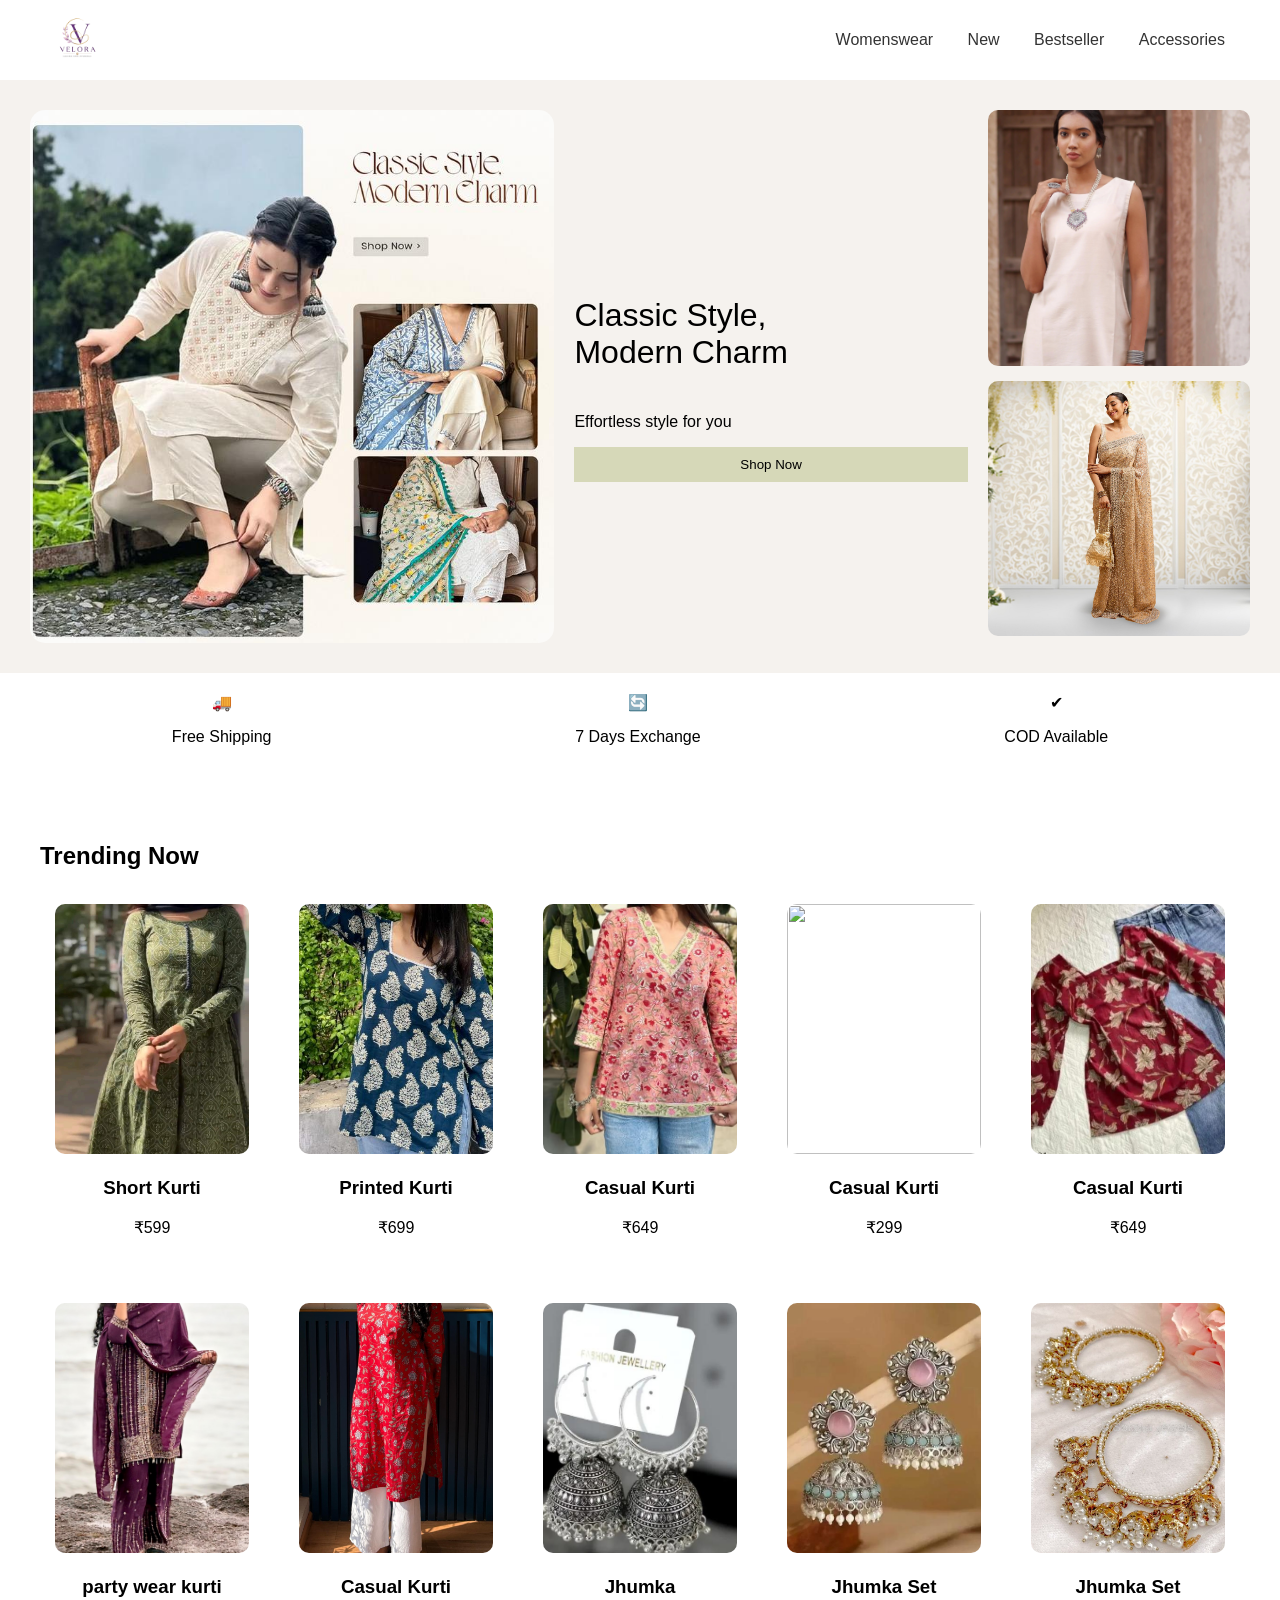
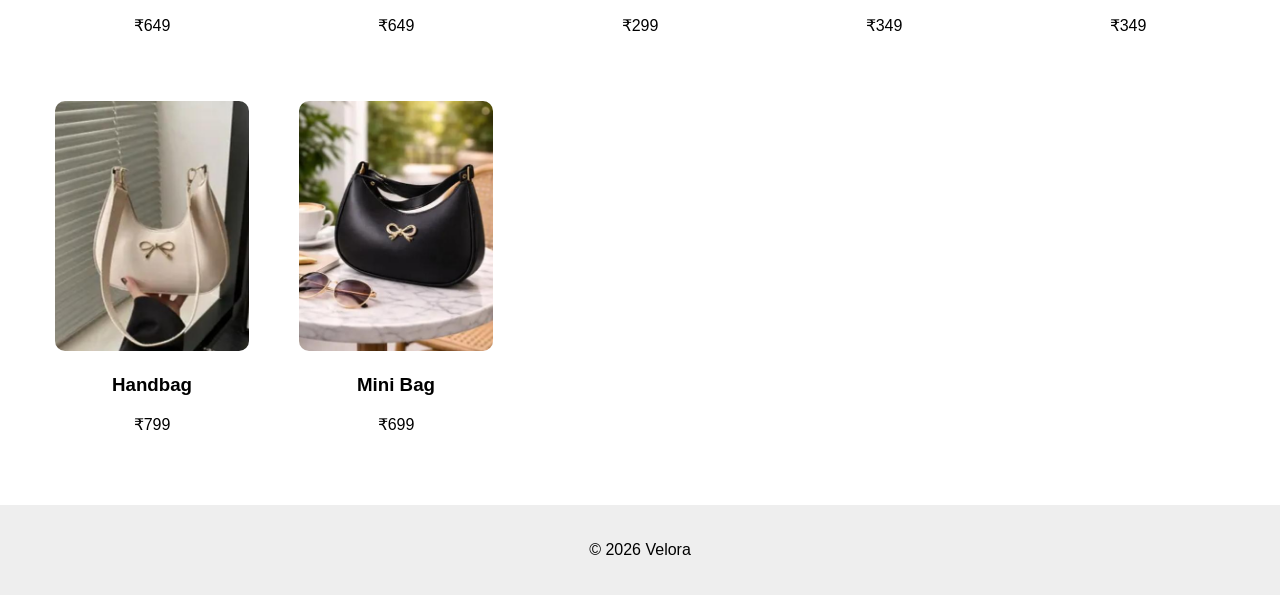
==== index.html @ b59ae252 "Add files via upload" ====
<!DOCTYPE html>
<html>
<head>
    <title>Velora</title>
    <link rel="stylesheet" href="style.css">
</head>

<body>

<!-- NAVBAR -->
<header class="navbar">
    <img src="logo.png" class="nav-logo">

    <div class="nav-links">
        <a href="#">Womenswear</a>
        <a href="#">New</a>
        <a href="#">Bestseller</a>
        <a href="#">Accessories</a>
    </div>
</header>

<!-- HERO -->
<section class="hero">

    <div class="hero-left">
        <img src="hero1.jpg">
    </div>

    <div class="hero-center">
        <h1>Classic Style,<br>Modern Charm</h1>
        <p>Effortless style for you</p>
        <button>Shop Now</button>
    </div>

    <div class="hero-right">
        <img src="hero2.jpg">
        <img src="hero3.jpg">
    </div>

</section>

<!-- FEATURES -->
<section class="features">
    <div>🚚<p>Free Shipping</p></div>
    <div>🔄<p>7 Days Exchange</p></div>
    <div>✔<p>COD Available</p></div>
</section>

<!-- PRODUCTS -->
<section class="products-section">
    <h2>Trending Now</h2>

    <div class="products">

        <div class="card">
            <img src="kurti1.jpg">
            <h3>Short Kurti</h3>
            <p>₹599</p>
        </div>

        <div class="card">
            <img src="kurti2.jpg">
            <h3>Printed Kurti</h3>
            <p>₹699</p>
        </div>

        <div class="card">
            <img src="kurti3.jpg">
            <h3>Casual Kurti</h3>
            <p>₹649</p>
        </div>

        <div class="card">
            <img src="kurti4.jpg">
            <h3>Casual Kurti</h3>
            <p>₹299</p>
        </div>

        <div class="card">
            <img src="kurti5.jpg">
            <h3>Casual Kurti</h3>
            <p>₹649</p>
        </div>

        <div class="card">
            <img src="kurti6.jpg">
            <h3>party wear kurti</h3>
            <p>₹649</p>
        </div>

        <div class="card">
            <img src="kurti7.jpg">
            <h3>Casual Kurti</h3>
            <p>₹649</p>
        </div>

        <div class="card">
            <img src="jumka1.jpg">
            <h3>Jhumka</h3>
            <p>₹299</p>
        </div>

        <div class="card">
            <img src="jumka2.jpg">
            <h3>Jhumka Set</h3>
            <p>₹349</p>
        </div>

        <div class="card">
            <img src="bangle1.jpg">
            <h3>Jhumka Set</h3>
            <p>₹349</p>
        </div>


        <div class="card">
            <img src="bag1.jpg">
            <h3>Handbag</h3>
            <p>₹799</p>
        </div>

        <div class="card">
            <img src="bag2.jpg">
            <h3>Mini Bag</h3>
            <p>₹699</p>
        </div>

    </div>
</section>

<footer>
    <p>© 2026 Velora</p>
</footer>

</body>
</html>
---- style.css ----
body {
    margin: 0;
    font-family: Arial, sans-serif;
}

/* NAVBAR */
.navbar {
    display: flex;
    justify-content: space-between;
    align-items: center;
    padding: 15px 40px;
    background: white;
}

/* LOGO (with animation added) */
.nav-logo {
    height: 50px;
    animation: floatLogo 3s ease-in-out infinite;
}

.nav-links a {
    margin: 15px;
    text-decoration: none;
    color: #333;
}

/* HERO */
.hero {
    display: grid;
    grid-template-columns: 2fr 1.5fr 1fr;
    gap: 20px;
    padding: 30px;
    background: #f5f2ee;
}

.hero-left img {
    width: 100%;
    height: 100%;
    object-fit: cover;
    border-radius: 15px;
}

.hero-center {
    display: flex;
    flex-direction: column;
    justify-content: center;
}

.hero-center h1 {
    font-size: 32px;
    font-weight: 400;
}

.hero-center button {
    padding: 10px 20px;
    border: none;
    background: #d6d8b8;
}

.hero-right {
    display: flex;
    flex-direction: column;
    gap: 15px;
}

.hero-right img {
    width: 100%;
    height: 48%;
    object-fit: cover;
    border-radius: 10px;
}

/* FEATURES */
.features {
    display: flex;
    justify-content: space-around;
    padding: 20px;
    background: white;
    text-align: center;
}

/* PRODUCTS */
.products-section {
    padding: 40px;
}

.products {
    display: grid;
    grid-template-columns: repeat(auto-fit, minmax(220px, 1fr));
    gap: 20px;
}

.card {
    background: white;
    padding: 15px;
    border-radius: 10px;
    text-align: center;
}

.card img {
    width: 100%;
    height: 250px;
    object-fit: cover;
    border-radius: 10px;
}

/* FOOTER */
footer {
    text-align: center;
    padding: 20px;
    background: #eee;
}

/* LOGO ANIMATION */
@keyframes floatLogo {
    0% { transform: translateY(0); }
    50% { transform: translateY(-4px); }
    100% { transform: translateY(0); }
}
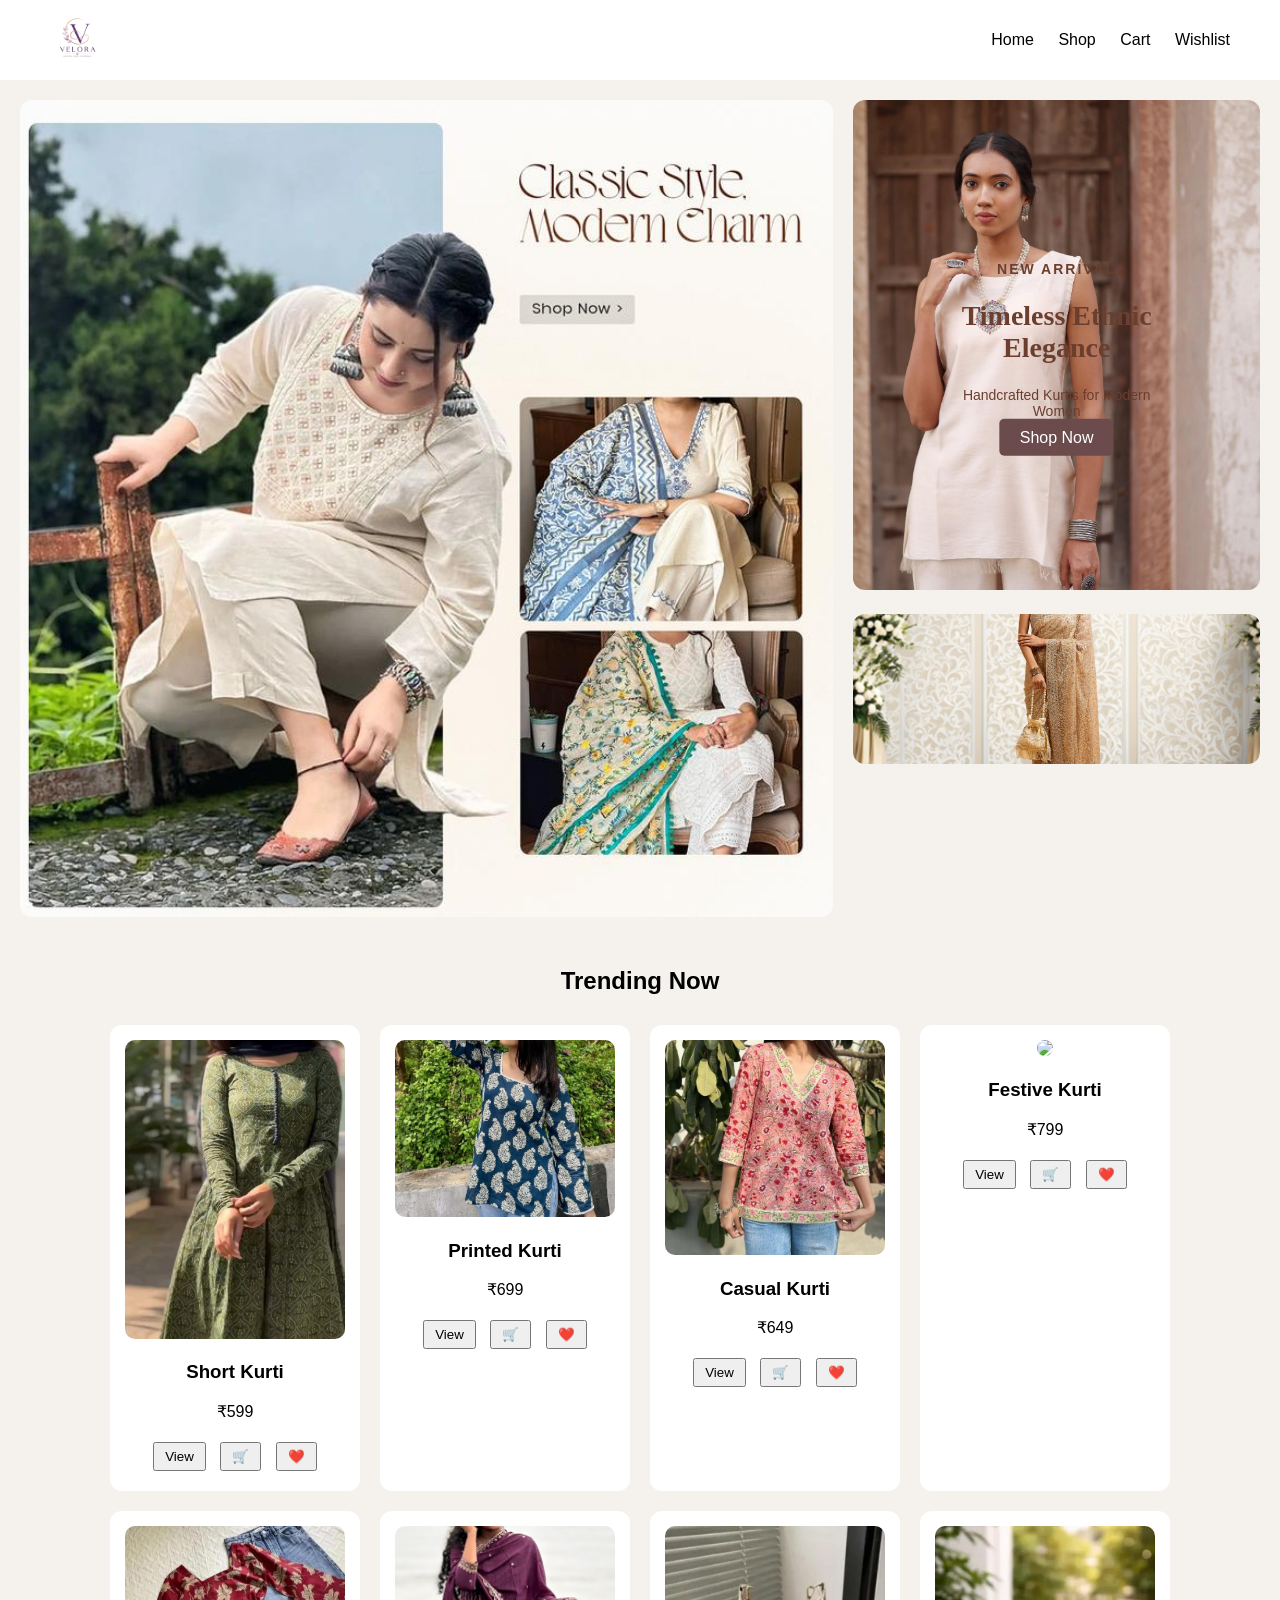
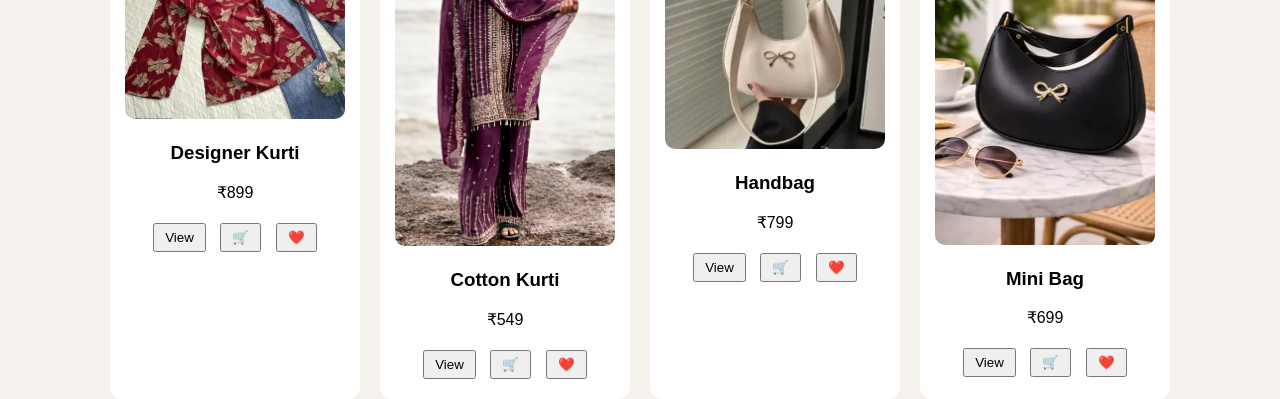
==== commit c869ab3a: "Add files via upload" ====
--- a/index.html
+++ b/index.html
@@ -1,136 +1,57 @@
 <!DOCTYPE html>
 <html>
 <head>
-    <title>Velora</title>
-    <link rel="stylesheet" href="style.css">
+<meta charset="UTF-8">
+<title>Velora</title>
+<link rel="stylesheet" href="style.css">
 </head>
 
 <body>
 
 <!-- NAVBAR -->
-<header class="navbar">
-    <img src="logo.png" class="nav-logo">
-
-    <div class="nav-links">
-        <a href="#">Womenswear</a>
-        <a href="#">New</a>
-        <a href="#">Bestseller</a>
-        <a href="#">Accessories</a>
-    </div>
+<header>
+  <img src="logo.png" class="logo">
+  <nav>
+    <a href="index.html">Home</a>
+    <a href="products.html">Shop</a>
+    <a href="cart.html">Cart</a>
+    <a href="wishlist.html">Wishlist</a>
+  </nav>
 </header>
 
-<!-- HERO -->
+<!-- HERO SECTION -->
 <section class="hero">
 
-    <div class="hero-left">
-        <img src="hero1.jpg">
+  <div class="hero-left">
+    <img src="hero1.jpg">
+  </div>
+
+  <div class="hero-right">
+
+    <div class="hero-card">
+      <img src="hero2.jpg">
+      <div class="hero-text">
+        <h3 class="tag">New Arrival</h3>
+        <h1 class="headline">Timeless Ethnic Elegance</h1>
+        <p class="sub">Handcrafted Kurtis for Modern Women</p>
+        <a href="products.html" class="hero-btn">Shop Now</a>
+      </div>
     </div>
 
-    <div class="hero-center">
-        <h1>Classic Style,<br>Modern Charm</h1>
-        <p>Effortless style for you</p>
-        <button>Shop Now</button>
+    <div class="hero-card small">
+      <img src="hero3.jpg">
     </div>
 
-    <div class="hero-right">
-        <img src="hero2.jpg">
-        <img src="hero3.jpg">
-    </div>
+  </div>
 
 </section>
 
-<!-- FEATURES -->
-<section class="features">
-    <div>🚚<p>Free Shipping</p></div>
-    <div>🔄<p>7 Days Exchange</p></div>
-    <div>✔<p>COD Available</p></div>
-</section>
+<!-- PRODUCTS -->
+<h2 class="title">Trending Now</h2>
 
-<!-- PRODUCTS -->
-<section class="products-section">
-    <h2>Trending Now</h2>
+<div id="products" class="product-grid"></div>
 
-    <div class="products">
-
-        <div class="card">
-            <img src="kurti1.jpg">
-            <h3>Short Kurti</h3>
-            <p>₹599</p>
-        </div>
-
-        <div class="card">
-            <img src="kurti2.jpg">
-            <h3>Printed Kurti</h3>
-            <p>₹699</p>
-        </div>
-
-        <div class="card">
-            <img src="kurti3.jpg">
-            <h3>Casual Kurti</h3>
-            <p>₹649</p>
-        </div>
-
-        <div class="card">
-            <img src="kurti4.jpg">
-            <h3>Casual Kurti</h3>
-            <p>₹299</p>
-        </div>
-
-        <div class="card">
-            <img src="kurti5.jpg">
-            <h3>Casual Kurti</h3>
-            <p>₹649</p>
-        </div>
-
-        <div class="card">
-            <img src="kurti6.jpg">
-            <h3>party wear kurti</h3>
-            <p>₹649</p>
-        </div>
-
-        <div class="card">
-            <img src="kurti7.jpg">
-            <h3>Casual Kurti</h3>
-            <p>₹649</p>
-        </div>
-
-        <div class="card">
-            <img src="jumka1.jpg">
-            <h3>Jhumka</h3>
-            <p>₹299</p>
-        </div>
-
-        <div class="card">
-            <img src="jumka2.jpg">
-            <h3>Jhumka Set</h3>
-            <p>₹349</p>
-        </div>
-
-        <div class="card">
-            <img src="bangle1.jpg">
-            <h3>Jhumka Set</h3>
-            <p>₹349</p>
-        </div>
-
-
-        <div class="card">
-            <img src="bag1.jpg">
-            <h3>Handbag</h3>
-            <p>₹799</p>
-        </div>
-
-        <div class="card">
-            <img src="bag2.jpg">
-            <h3>Mini Bag</h3>
-            <p>₹699</p>
-        </div>
-
-    </div>
-</section>
-
-<footer>
-    <p>© 2026 Velora</p>
-</footer>
+<script src="app.js"></script>
 
 </body>
 </html>
--- a/style.css
+++ b/style.css
@@ -1,119 +1,130 @@
-body {
-    margin: 0;
-    font-family: Arial, sans-serif;
+body{
+margin:0;
+font-family: Arial;
+background:#f5f2ee;
 }
 
 /* NAVBAR */
-.navbar {
-    display: flex;
-    justify-content: space-between;
-    align-items: center;
-    padding: 15px 40px;
-    background: white;
+header{
+display:flex;
+justify-content:space-between;
+align-items:center;
+padding:15px 40px;
+background:white;
 }
 
-/* LOGO (with animation added) */
-.nav-logo {
-    height: 50px;
-    animation: floatLogo 3s ease-in-out infinite;
+.logo{
+height:50px;
 }
 
-.nav-links a {
-    margin: 15px;
-    text-decoration: none;
-    color: #333;
+nav a{
+margin:0 10px;
+text-decoration:none;
+color:black;
 }
 
 /* HERO */
-.hero {
-    display: grid;
-    grid-template-columns: 2fr 1.5fr 1fr;
-    gap: 20px;
-    padding: 30px;
-    background: #f5f2ee;
+.hero{
+display:flex;
+gap:20px;
+padding:20px;
 }
 
-.hero-left img {
-    width: 100%;
-    height: 100%;
-    object-fit: cover;
-    border-radius: 15px;
+.hero-left{
+flex:2;
 }
 
-.hero-center {
-    display: flex;
-    flex-direction: column;
-    justify-content: center;
+.hero-left img{
+width:100%;
+height:100%;
+object-fit:cover;
+border-radius:12px;
 }
 
-.hero-center h1 {
-    font-size: 32px;
-    font-weight: 400;
+.hero-right{
+flex:1;
+display:flex;
+flex-direction:column;
+gap:20px;
 }
 
-.hero-center button {
-    padding: 10px 20px;
-    border: none;
-    background: #d6d8b8;
+.hero-card{
+position:relative;
 }
 
-.hero-right {
-    display: flex;
-    flex-direction: column;
-    gap: 15px;
+.hero-card img{
+width:100%;
+border-radius:12px;
 }
 
-.hero-right img {
-    width: 100%;
-    height: 48%;
-    object-fit: cover;
-    border-radius: 10px;
+.hero-text{
+position:absolute;
+top:50%;
+left:50%;
+transform:translate(-50%,-50%);
+color:white;
+text-align:center;
 }
 
-/* FEATURES */
-.features {
-    display: flex;
-    justify-content: space-around;
-    padding: 20px;
-    background: white;
-    text-align: center;
+.tag{
+color:#6b3e2e;
+letter-spacing:2px;
+font-size:14px;
+text-transform:uppercase;
+}
+
+.headline{
+color:#6b3e2e;
+font-size:28px;
+font-weight:600;
+font-family: 'Georgia', serif;
+}
+
+.sub{
+color:#6b3e2e;
+font-size:14px;
+margin:10px 0;
+}
+
+.hero-btn{
+background:#6b4b4b;
+color:white;
+padding:10px 20px;
+text-decoration:none;
+border-radius:5px;
+}
+.hero-card.small img{
+height:150px;
+object-fit:cover;
 }
 
 /* PRODUCTS */
-.products-section {
-    padding: 40px;
+.title{
+text-align:center;
+margin:30px;
 }
 
-.products {
-    display: grid;
-    grid-template-columns: repeat(auto-fit, minmax(220px, 1fr));
-    gap: 20px;
+.product-grid{
+display:flex;
+flex-wrap:wrap;
+justify-content:center;
+gap:20px;
 }
 
-.card {
-    background: white;
-    padding: 15px;
-    border-radius: 10px;
-    text-align: center;
+.card{
+background:white;
+padding:15px;
+border-radius:12px;
+width:220px;
+text-align:center;
 }
 
-.card img {
-    width: 100%;
-    height: 250px;
-    object-fit: cover;
-    border-radius: 10px;
+.card img{
+width:100%;
+border-radius:10px;
 }
 
-/* FOOTER */
-footer {
-    text-align: center;
-    padding: 20px;
-    background: #eee;
-}
-
-/* LOGO ANIMATION */
-@keyframes floatLogo {
-    0% { transform: translateY(0); }
-    50% { transform: translateY(-4px); }
-    100% { transform: translateY(0); }
+.card button{
+margin:5px;
+padding:5px 10px;
 }
